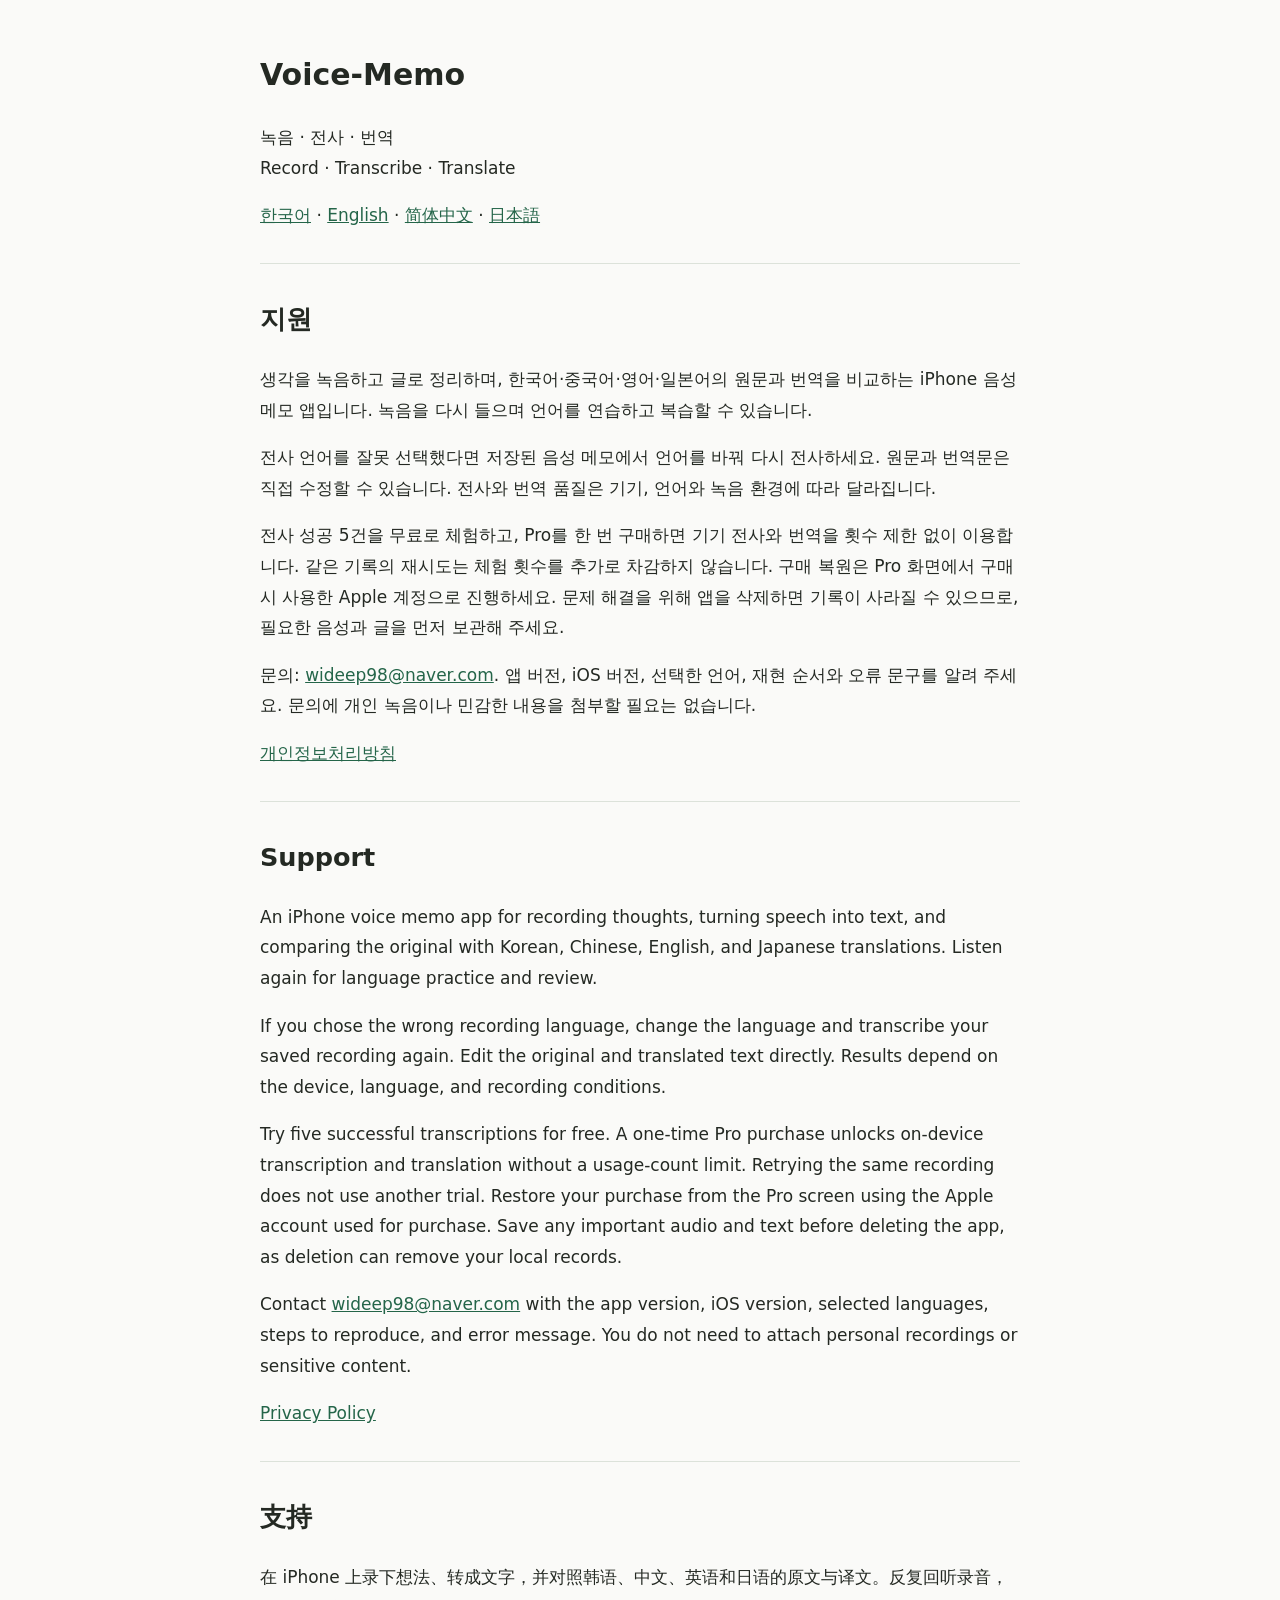
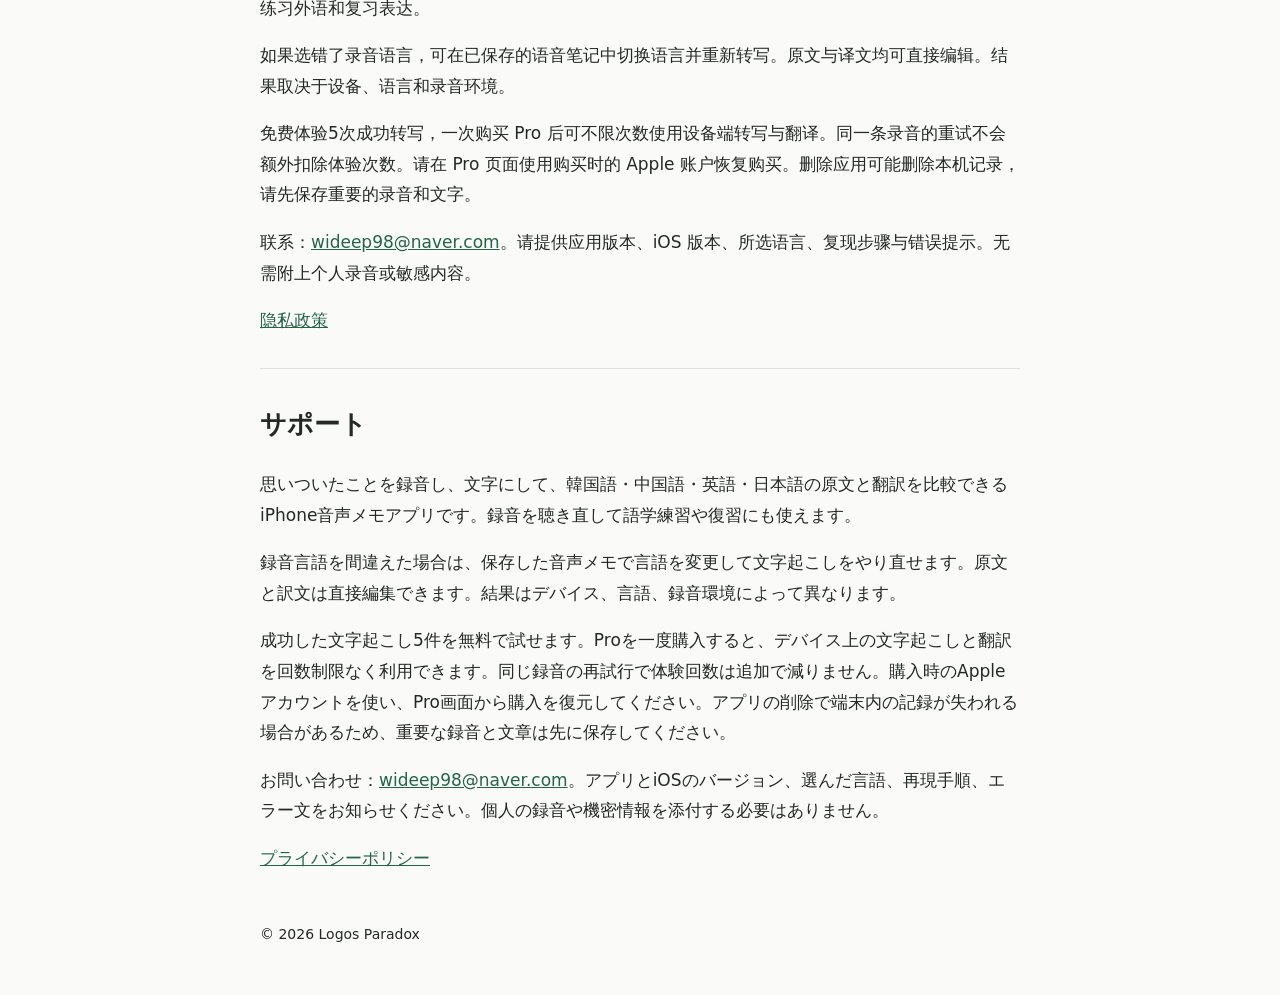
==== index.html @ 238276f1 "docs: 发布 Voice-Memo 多语言支持与隐私政策" ====
<!doctype html>
<html lang="ko">
<meta charset="utf-8"><meta name="viewport" content="width=device-width,initial-scale=1">
<title>Voice-Memo — Support</title>
<style>body{max-width:760px;margin:48px auto;padding:0 24px;font:17px/1.8 system-ui;background:#fafaf8;color:#242923}a{color:#246549}h1{font-size:30px}section{border-top:1px solid #dce2da;margin-top:32px;padding-top:12px}footer{margin-top:48px;font-size:14px}</style>
<h1>Voice-Memo</h1>
<p>녹음 · 전사 · 번역<br>Record · Transcribe · Translate</p>
<nav><a href="#ko">한국어</a> · <a href="#en">English</a> · <a href="#zh">简体中文</a> · <a href="#ja">日本語</a></nav>
<section id="ko" lang="ko"><h2>지원</h2>
<p>생각을 녹음하고 글로 정리하며, 한국어·중국어·영어·일본어의 원문과 번역을 비교하는 iPhone 음성 메모 앱입니다. 녹음을 다시 들으며 언어를 연습하고 복습할 수 있습니다.</p>
<p>전사 언어를 잘못 선택했다면 저장된 음성 메모에서 언어를 바꿔 다시 전사하세요. 원문과 번역문은 직접 수정할 수 있습니다. 전사와 번역 품질은 기기, 언어와 녹음 환경에 따라 달라집니다.</p>
<p>전사 성공 5건을 무료로 체험하고, Pro를 한 번 구매하면 기기 전사와 번역을 횟수 제한 없이 이용합니다. 같은 기록의 재시도는 체험 횟수를 추가로 차감하지 않습니다. 구매 복원은 Pro 화면에서 구매 시 사용한 Apple 계정으로 진행하세요. 문제 해결을 위해 앱을 삭제하면 기록이 사라질 수 있으므로, 필요한 음성과 글을 먼저 보관해 주세요.</p>
<p>문의: <a href="mailto:wideep98@naver.com?subject=Voice-Memo%20Support">wideep98@naver.com</a>. 앱 버전, iOS 버전, 선택한 언어, 재현 순서와 오류 문구를 알려 주세요. 문의에 개인 녹음이나 민감한 내용을 첨부할 필요는 없습니다.</p>
<p><a href="privacy.html">개인정보처리방침</a></p></section>
<section id="en" lang="en"><h2>Support</h2>
<p>An iPhone voice memo app for recording thoughts, turning speech into text, and comparing the original with Korean, Chinese, English, and Japanese translations. Listen again for language practice and review.</p>
<p>If you chose the wrong recording language, change the language and transcribe your saved recording again. Edit the original and translated text directly. Results depend on the device, language, and recording conditions.</p>
<p>Try five successful transcriptions for free. A one-time Pro purchase unlocks on-device transcription and translation without a usage-count limit. Retrying the same recording does not use another trial. Restore your purchase from the Pro screen using the Apple account used for purchase. Save any important audio and text before deleting the app, as deletion can remove your local records.</p>
<p>Contact <a href="mailto:wideep98@naver.com?subject=Voice-Memo%20Support">wideep98@naver.com</a> with the app version, iOS version, selected languages, steps to reproduce, and error message. You do not need to attach personal recordings or sensitive content.</p>
<p><a href="privacy-en.html">Privacy Policy</a></p></section>
<section id="zh" lang="zh-Hans"><h2>支持</h2>
<p>在 iPhone 上录下想法、转成文字，并对照韩语、中文、英语和日语的原文与译文。反复回听录音，练习外语和复习表达。</p>
<p>如果选错了录音语言，可在已保存的语音笔记中切换语言并重新转写。原文与译文均可直接编辑。结果取决于设备、语言和录音环境。</p>
<p>免费体验5次成功转写，一次购买 Pro 后可不限次数使用设备端转写与翻译。同一条录音的重试不会额外扣除体验次数。请在 Pro 页面使用购买时的 Apple 账户恢复购买。删除应用可能删除本机记录，请先保存重要的录音和文字。</p>
<p>联系：<a href="mailto:wideep98@naver.com?subject=Voice-Memo%20Support">wideep98@naver.com</a>。请提供应用版本、iOS 版本、所选语言、复现步骤与错误提示。无需附上个人录音或敏感内容。</p>
<p><a href="privacy-zh-Hans.html">隐私政策</a></p></section>
<section id="ja" lang="ja"><h2>サポート</h2>
<p>思いついたことを録音し、文字にして、韓国語・中国語・英語・日本語の原文と翻訳を比較できるiPhone音声メモアプリです。録音を聴き直して語学練習や復習にも使えます。</p>
<p>録音言語を間違えた場合は、保存した音声メモで言語を変更して文字起こしをやり直せます。原文と訳文は直接編集できます。結果はデバイス、言語、録音環境によって異なります。</p>
<p>成功した文字起こし5件を無料で試せます。Proを一度購入すると、デバイス上の文字起こしと翻訳を回数制限なく利用できます。同じ録音の再試行で体験回数は追加で減りません。購入時のAppleアカウントを使い、Pro画面から購入を復元してください。アプリの削除で端末内の記録が失われる場合があるため、重要な録音と文章は先に保存してください。</p>
<p>お問い合わせ：<a href="mailto:wideep98@naver.com?subject=Voice-Memo%20Support">wideep98@naver.com</a>。アプリとiOSのバージョン、選んだ言語、再現手順、エラー文をお知らせください。個人の録音や機密情報を添付する必要はありません。</p>
<p><a href="privacy-ja.html">プライバシーポリシー</a></p></section>
<footer>© 2026 Logos Paradox</footer>
</html>
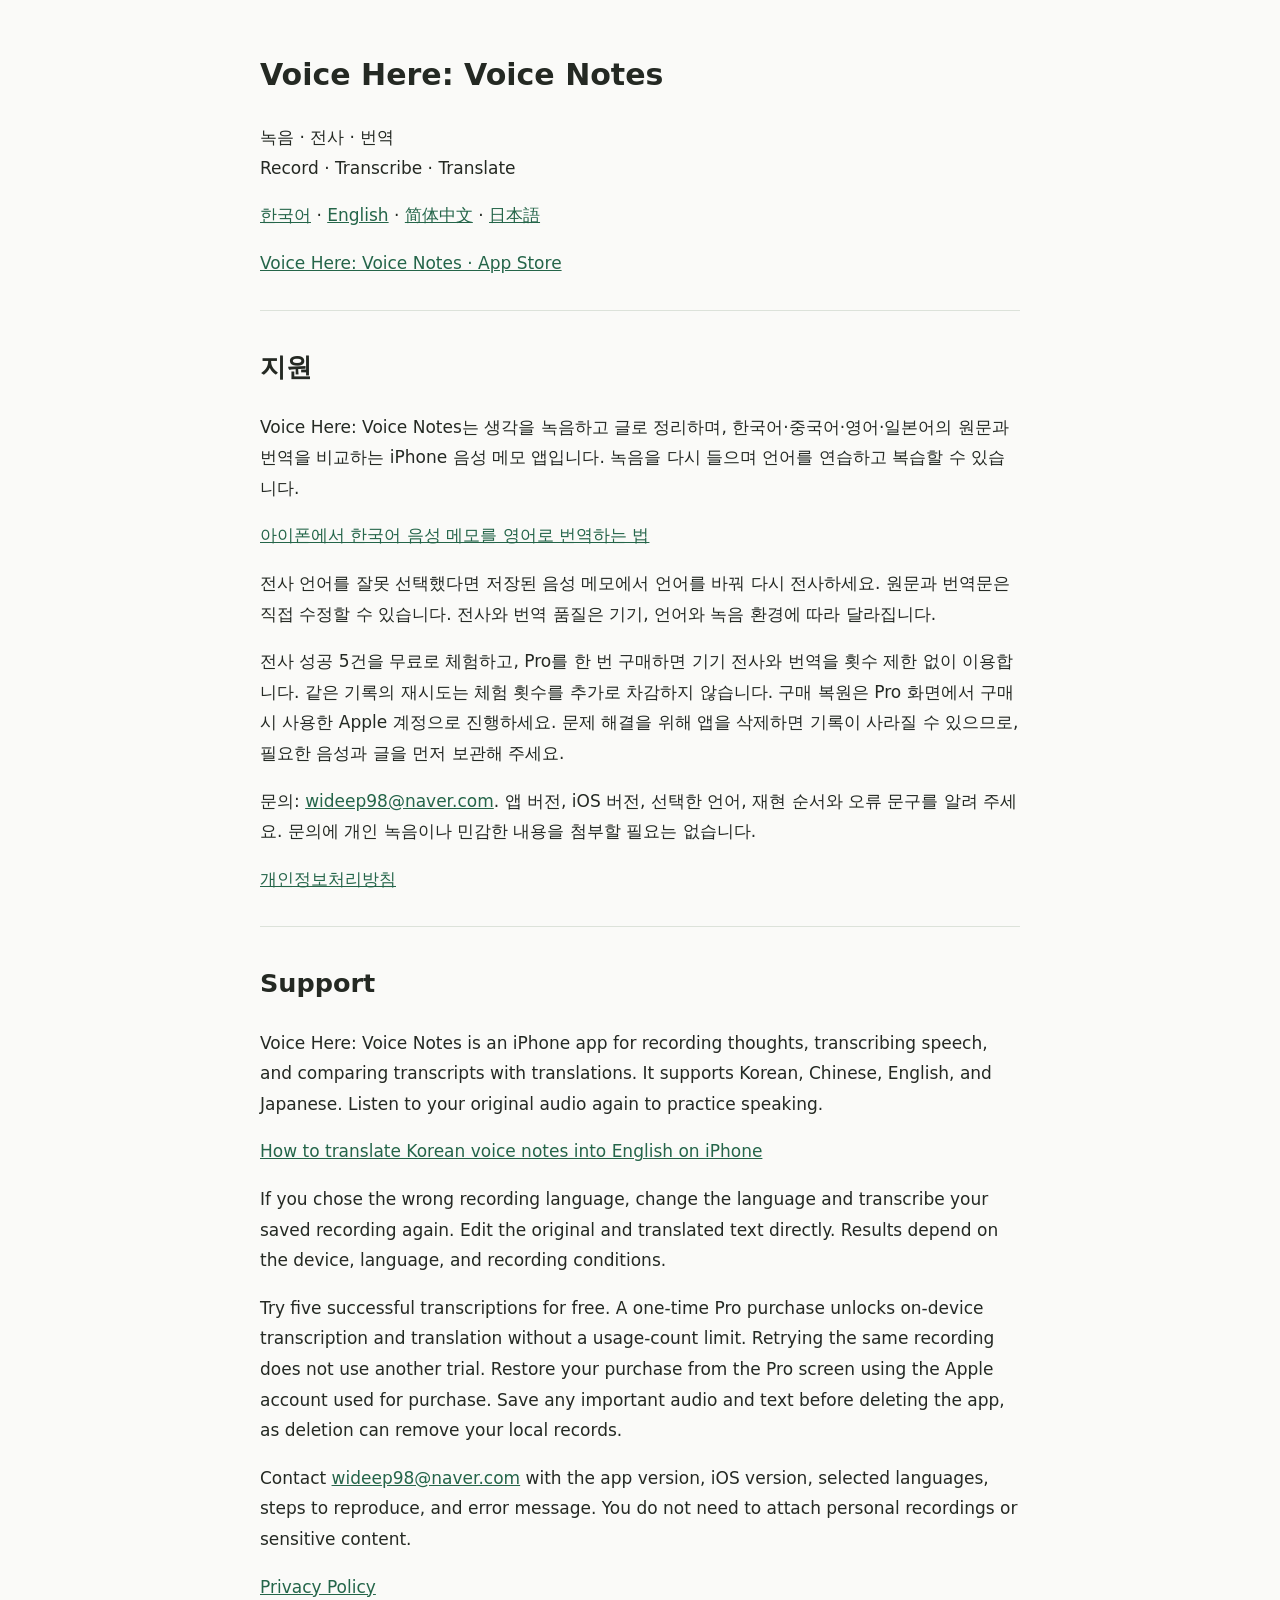
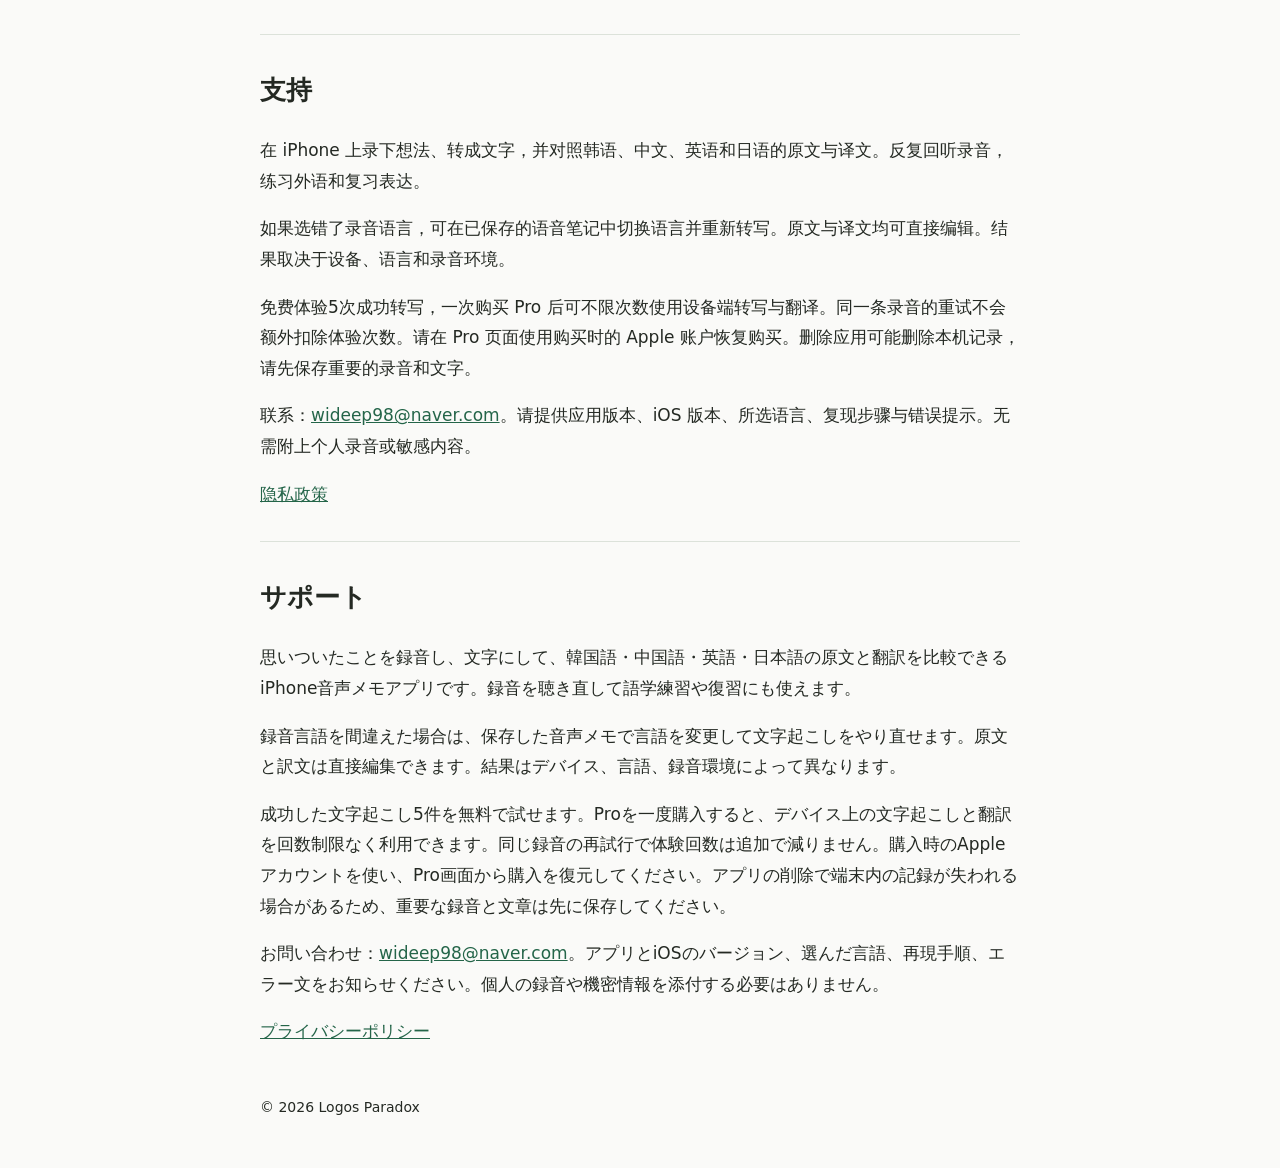
==== commit 66172df7: "统一 Voice Here 支持页名称并发布韩语语音翻译指南" ====
--- a/index.html
+++ b/index.html
@@ -1,34 +1,39 @@
 <!doctype html>
 <html lang="ko">
 <meta charset="utf-8"><meta name="viewport" content="width=device-width,initial-scale=1">
-<title>Voice-Memo — Support</title>
+<title>Voice Here: Voice Notes — iPhone 지원 · Support</title>
+<meta name="description" content="Voice Here: Voice Notes for iPhone records, transcribes, and translates voice notes on device. Find the App Store listing, usage guides, and support in four languages.">
+<link rel="canonical" href="https://oneperise.github.io/voice-memo-support/">
 <style>body{max-width:760px;margin:48px auto;padding:0 24px;font:17px/1.8 system-ui;background:#fafaf8;color:#242923}a{color:#246549}h1{font-size:30px}section{border-top:1px solid #dce2da;margin-top:32px;padding-top:12px}footer{margin-top:48px;font-size:14px}</style>
-<h1>Voice-Memo</h1>
+<h1 lang="en">Voice Here: Voice Notes</h1>
 <p>녹음 · 전사 · 번역<br>Record · Transcribe · Translate</p>
 <nav><a href="#ko">한국어</a> · <a href="#en">English</a> · <a href="#zh">简体中文</a> · <a href="#ja">日本語</a></nav>
+<p><a href="https://apps.apple.com/app/id6813803102" lang="en">Voice Here: Voice Notes · App Store</a></p>
 <section id="ko" lang="ko"><h2>지원</h2>
-<p>생각을 녹음하고 글로 정리하며, 한국어·중국어·영어·일본어의 원문과 번역을 비교하는 iPhone 음성 메모 앱입니다. 녹음을 다시 들으며 언어를 연습하고 복습할 수 있습니다.</p>
+<p>Voice Here: Voice Notes는 생각을 녹음하고 글로 정리하며, 한국어·중국어·영어·일본어의 원문과 번역을 비교하는 iPhone 음성 메모 앱입니다. 녹음을 다시 들으며 언어를 연습하고 복습할 수 있습니다.</p>
+<p><a href="translate-korean-voice-notes.html">아이폰에서 한국어 음성 메모를 영어로 번역하는 법</a></p>
 <p>전사 언어를 잘못 선택했다면 저장된 음성 메모에서 언어를 바꿔 다시 전사하세요. 원문과 번역문은 직접 수정할 수 있습니다. 전사와 번역 품질은 기기, 언어와 녹음 환경에 따라 달라집니다.</p>
 <p>전사 성공 5건을 무료로 체험하고, Pro를 한 번 구매하면 기기 전사와 번역을 횟수 제한 없이 이용합니다. 같은 기록의 재시도는 체험 횟수를 추가로 차감하지 않습니다. 구매 복원은 Pro 화면에서 구매 시 사용한 Apple 계정으로 진행하세요. 문제 해결을 위해 앱을 삭제하면 기록이 사라질 수 있으므로, 필요한 음성과 글을 먼저 보관해 주세요.</p>
-<p>문의: <a href="mailto:wideep98@naver.com?subject=Voice-Memo%20Support">wideep98@naver.com</a>. 앱 버전, iOS 버전, 선택한 언어, 재현 순서와 오류 문구를 알려 주세요. 문의에 개인 녹음이나 민감한 내용을 첨부할 필요는 없습니다.</p>
+<p>문의: <a href="mailto:wideep98@naver.com?subject=Voice%20Here%20Support">wideep98@naver.com</a>. 앱 버전, iOS 버전, 선택한 언어, 재현 순서와 오류 문구를 알려 주세요. 문의에 개인 녹음이나 민감한 내용을 첨부할 필요는 없습니다.</p>
 <p><a href="privacy.html">개인정보처리방침</a></p></section>
 <section id="en" lang="en"><h2>Support</h2>
-<p>An iPhone voice memo app for recording thoughts, turning speech into text, and comparing the original with Korean, Chinese, English, and Japanese translations. Listen again for language practice and review.</p>
+<p>Voice Here: Voice Notes is an iPhone app for recording thoughts, transcribing speech, and comparing transcripts with translations. It supports Korean, Chinese, English, and Japanese. Listen to your original audio again to practice speaking.</p>
+<p><a href="translate-korean-voice-notes-en.html">How to translate Korean voice notes into English on iPhone</a></p>
 <p>If you chose the wrong recording language, change the language and transcribe your saved recording again. Edit the original and translated text directly. Results depend on the device, language, and recording conditions.</p>
 <p>Try five successful transcriptions for free. A one-time Pro purchase unlocks on-device transcription and translation without a usage-count limit. Retrying the same recording does not use another trial. Restore your purchase from the Pro screen using the Apple account used for purchase. Save any important audio and text before deleting the app, as deletion can remove your local records.</p>
-<p>Contact <a href="mailto:wideep98@naver.com?subject=Voice-Memo%20Support">wideep98@naver.com</a> with the app version, iOS version, selected languages, steps to reproduce, and error message. You do not need to attach personal recordings or sensitive content.</p>
+<p>Contact <a href="mailto:wideep98@naver.com?subject=Voice%20Here%20Support">wideep98@naver.com</a> with the app version, iOS version, selected languages, steps to reproduce, and error message. You do not need to attach personal recordings or sensitive content.</p>
 <p><a href="privacy-en.html">Privacy Policy</a></p></section>
 <section id="zh" lang="zh-Hans"><h2>支持</h2>
 <p>在 iPhone 上录下想法、转成文字，并对照韩语、中文、英语和日语的原文与译文。反复回听录音，练习外语和复习表达。</p>
 <p>如果选错了录音语言，可在已保存的语音笔记中切换语言并重新转写。原文与译文均可直接编辑。结果取决于设备、语言和录音环境。</p>
 <p>免费体验5次成功转写，一次购买 Pro 后可不限次数使用设备端转写与翻译。同一条录音的重试不会额外扣除体验次数。请在 Pro 页面使用购买时的 Apple 账户恢复购买。删除应用可能删除本机记录，请先保存重要的录音和文字。</p>
-<p>联系：<a href="mailto:wideep98@naver.com?subject=Voice-Memo%20Support">wideep98@naver.com</a>。请提供应用版本、iOS 版本、所选语言、复现步骤与错误提示。无需附上个人录音或敏感内容。</p>
+<p>联系：<a href="mailto:wideep98@naver.com?subject=Voice%20Here%20Support">wideep98@naver.com</a>。请提供应用版本、iOS 版本、所选语言、复现步骤与错误提示。无需附上个人录音或敏感内容。</p>
 <p><a href="privacy-zh-Hans.html">隐私政策</a></p></section>
 <section id="ja" lang="ja"><h2>サポート</h2>
 <p>思いついたことを録音し、文字にして、韓国語・中国語・英語・日本語の原文と翻訳を比較できるiPhone音声メモアプリです。録音を聴き直して語学練習や復習にも使えます。</p>
 <p>録音言語を間違えた場合は、保存した音声メモで言語を変更して文字起こしをやり直せます。原文と訳文は直接編集できます。結果はデバイス、言語、録音環境によって異なります。</p>
 <p>成功した文字起こし5件を無料で試せます。Proを一度購入すると、デバイス上の文字起こしと翻訳を回数制限なく利用できます。同じ録音の再試行で体験回数は追加で減りません。購入時のAppleアカウントを使い、Pro画面から購入を復元してください。アプリの削除で端末内の記録が失われる場合があるため、重要な録音と文章は先に保存してください。</p>
-<p>お問い合わせ：<a href="mailto:wideep98@naver.com?subject=Voice-Memo%20Support">wideep98@naver.com</a>。アプリとiOSのバージョン、選んだ言語、再現手順、エラー文をお知らせください。個人の録音や機密情報を添付する必要はありません。</p>
+<p>お問い合わせ：<a href="mailto:wideep98@naver.com?subject=Voice%20Here%20Support">wideep98@naver.com</a>。アプリとiOSのバージョン、選んだ言語、再現手順、エラー文をお知らせください。個人の録音や機密情報を添付する必要はありません。</p>
 <p><a href="privacy-ja.html">プライバシーポリシー</a></p></section>
 <footer>© 2026 Logos Paradox</footer>
 </html>
